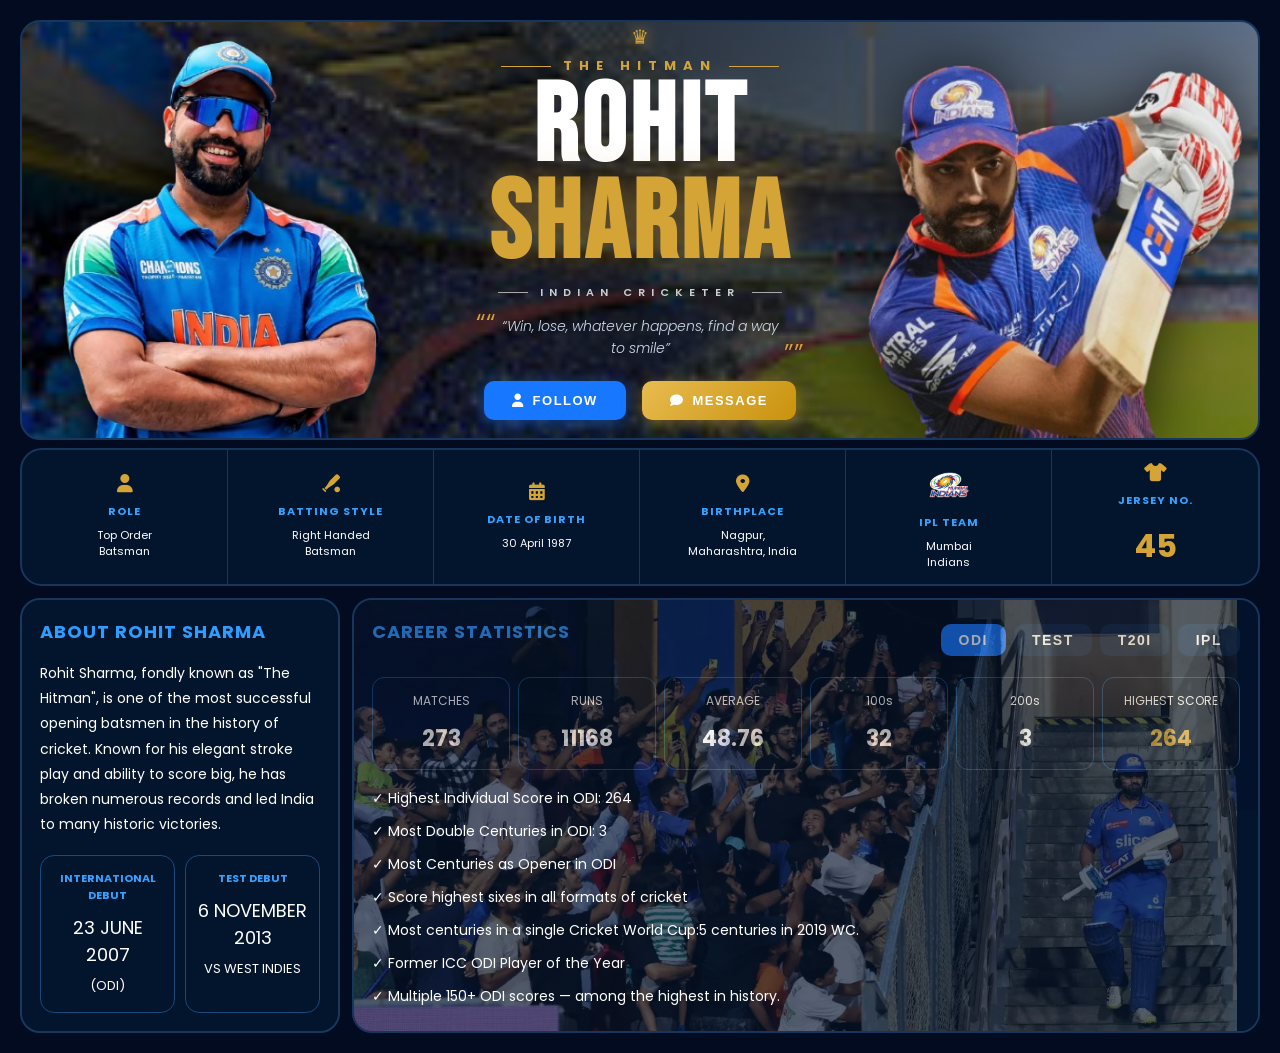
==== advanced-ro/index.html @ 99200bb8 "the half rohit" ====
<!DOCTYPE html>
<html lang="en">

<head>
  <meta charset="UTF-8">
  <meta name="viewport" content="width=device-width, initial-scale=1.0">

  <title>Rohit Sharma</title>


  <link rel="stylesheet" href="style.css">

  <link rel="stylesheet" href="https://cdnjs.cloudflare.com/ajax/libs/font-awesome/6.5.1/css/all.min.css" />


  <link href="https://fonts.googleapis.com/css2?family=Bebas+Neue&family=Poppins:wght@300;400;500;600;700&display=swap"
    rel="stylesheet">
</head>

<body>


  <div class="container">


    <section class="hero">

      <!-- left -->
      <img src="images-of-advanced/1.png" class="hero-left">

      <!--right-->
      <img src="images-of-advanced/2.png" class="hero-right">

      <!--center-->
      <div class="hero-content">

        <h3>THE HITMAN</h3>

        <h1>ROHIT <span>SHARMA</span></h1>

        <p class="subtitle">INDIAN CRICKETER</p>

        <p class="quote">
          “Win, lose, whatever happens, find a way to smile”
        </p>

        <!-- BUTTONS -->
        <div class="buttons">

          <button class="follow">
            <i class="fa-solid fa-user"></i>
            FOLLOW
          </button>

          <button class="message">
            <i class="fa-solid fa-comment"></i>
            MESSAGE
          </button>

        </div>

      </div>

    </section>


    <!-- INFO SECTION -->

    <section class="info-section">

      <div class="info-card">
        <i class="fa-solid fa-user"></i>

        <h3>ROLE</h3>

        <p>Top Order<br>Batsman</p>
      </div>

      <div class="info-card">
        <i class="fa-solid fa-baseball-bat-ball"></i>

        <h3>BATTING STYLE</h3>

        <p>Right Handed<br>Batsman</p>
      </div>

      <div class="info-card">
        <i class="fa-solid fa-calendar-days"></i>

        <h3>DATE OF BIRTH</h3>

        <p>30 April 1987</p>
      </div>

      <div class="info-card">
        <i class="fa-solid fa-location-dot"></i>

        <h3>BIRTHPLACE</h3>

        <p>Nagpur,<br>Maharashtra, India</p>
      </div>

      <div class="info-card">
        <img src="images-of-advanced/mi.png" class="mi-logo">

        <h3>IPL TEAM</h3>

        <p>Mumbai<br>Indians</p>
      </div>

      <div class="info-card">
        <i class="fa-solid fa-shirt"></i>

        <h3>JERSEY NO.</h3>

        <span class="jersey">45</span>
      </div>

    </section>


    <!-- ABOUT + STATS SECTION -->

    <section class="stats-wrapper">

      <!-- ABOUT SECTION -->

      <div class="about-box">

        <h2>ABOUT ROHIT SHARMA</h2>

        <p>
          Rohit Sharma, fondly known as "The Hitman",
          is one of the most successful opening batsmen
          in the history of cricket. Known for his elegant
          stroke play and ability to score big, he has
          broken numerous records and led India to many
          historic victories.
        </p>

        <div class="debut-boxes">

          <div class="debut-card">
            <h3>INTERNATIONAL DEBUT</h3>

            <span>23 JUNE 2007</span>

            <p>(ODI)</p>
          </div>

          <div class="debut-card">
            <h3>TEST DEBUT</h3>

            <span>6 NOVEMBER 2013</span>

            <p>VS WEST INDIES</p>
          </div>

        </div>

      </div>

      <!-- STATS SECTION -->

      <div class="stats-box">

        <div class="stats-top">

          <h2>CAREER STATISTICS</h2>

          <!-- BUTTONS -->

          <div class="format-buttons">

            <button class="format-btn active" onclick="changeStats(this, 'odi')">
              ODI
            </button>

            <button class="format-btn" onclick="changeStats(this, 'test')">
              TEST
            </button>

            <button class="format-btn" onclick="changeStats(this, 't20')">
              T20I
            </button>

            <button class="format-btn" onclick="changeStats(this, 'ipl')">
              IPL
            </button>

          </div>

        </div>

        <!-- STATS GRID -->

        <div class="stats-grid">

          <div class="stat-card">
            <h3>MATCHES</h3>
            <span id="matches">273</span>
          </div>

          <div class="stat-card">
            <h3>RUNS</h3>
            <span id="runs">11168</span>
          </div>

          <div class="stat-card">
            <h3>AVERAGE</h3>
            <span id="average">48.76</span>
          </div>

          <div class="stat-card">
            <h3>100s</h3>
            <span id="hundreds">32</span>
          </div>

          <div class="stat-card">
            <h3>200s</h3>
            <span id="doubleHundreds">3</span>
          </div>

          <div class="stat-card">
            <h3>HIGHEST SCORE</h3>

            <span class="highlight" id="highest">
              264
            </span>
          </div>

        </div>

        <!-- RECORDS -->

        <div class="records">

          <p id="record1">
            ✓ Highest Individual Score in ODI: 264
          </p>

          <p id="record2">
            ✓ Most Double Centuries in ODI: 3
          </p>

          <p id="record3">
            ✓ Most Centuries as Opener in ODI
          </p>

          <p id="record4">
            ✓ Score highest sixes in all formats of cricket
          </p>

           <p id="record5">
            ✓ Most centuries in a single Cricket World Cup:5 centuries in 2019 WC.
          </p>


          <p id="record6">
            ✓ Former ICC ODI Player of the Year
          </p>

          <p id="record7">
            ✓ Multiple 150+ ODI scores — among the highest in history.
          </p>

          <!-- ROHIT IMAGE -->

          <img src="images-of-advanced/8.webp"
                class="stats-rohit">





        </div>

    </section>




  </div>

  <script src="script.js"></script>

</body>

</html>
---- advanced-ro/style.css ----
* {
    margin: 0;
    padding: 0;
    box-sizing: border-box;
}

body {
    font-family: 'Poppins', sans-serif;
    background: #020b1f;
    color: white;
    overflow-x: hidden;
    display: flex;
    align-items: center;
    justify-content: center;
    min-height: 100vh;
    padding: 20px;
}

.container {
    width: 100%;
    max-width: 1400px;
}

/* ── HERO BANNER ── */
.hero {
    position: relative;
    height: 420px;
    overflow: hidden;

    border: 2px solid #18355c;
    border-radius: 20px;

    background:
    linear-gradient(
        to right,
        rgba(0,0,0,0.55),
        rgba(0,0,0,0.75),
        rgba(0,0,0,0.45)
    ),
    url("images-of-advanced/stad.jpg");

    background-size: cover;

    background-position: center;

    background-repeat: no-repeat;
}

/* ── LEFT PLAYER IMAGE ── */
.hero-left {
    position: absolute;
    left: 0px;
    bottom: -120px;
    width: 380px;
    z-index: 2;
    filter: drop-shadow(0 0 30px rgba(0, 0, 0, 0.8));
}

/* ── RIGHT PLAYER IMAGE ── */
.hero-right {
    position: absolute;
    right: -150px;
    bottom: 0;
    width: 700px;
    z-index: 1;
    opacity: 0.95;
    filter: drop-shadow(0 0 30px rgba(0, 0, 0, 0.7));
}

/* ── CENTRE CONTENT ── */
.hero-content {
    position: relative;
    z-index: 5;
    text-align: center;
    display: flex;
    flex-direction: column;
    align-items: center;
    gap: 0;
}

/* Crown icon above THE HITMAN */
.hero-content::before {
    content: '♛';
    display: block;
    font-size: 20px;
    color: #d4a437;
    margin-bottom: 4px;
    filter: drop-shadow(0 0 8px #d4a437);
}

/* THE HITMAN with lines */
.hero-content h3 {
    color: #d4a437;
    font-size: 13px;
    letter-spacing: 7px;
    font-weight: 700;
    display: flex;
    align-items: center;
    gap: 12px;
    margin-bottom: 4px;
}

.hero-content h3::before,
.hero-content h3::after {
    content: '';
    display: block;
    width: 50px;
    height: 1px;
    background: #d4a437;
}

/* ROHIT SHARMA big text */
.hero-content h1 {
    font-size: 110px;
    line-height: 0.88;
    font-family: 'Bebas Neue', sans-serif;
    letter-spacing: 4px;
    text-transform: uppercase;
    color: #ffffff;
    text-shadow: 0 2px 30px rgba(255,255,255,0.1);
}

.hero-content h1 span {
    display: block;
    color: #d4a437;
    text-shadow: 0 0 30px rgba(212, 164, 55, 0.5);
}

/* INDIAN CRICKETER with lines */
.subtitle {
    margin-top: 10px;
    font-size: 11px;
    letter-spacing: 6px;
    color: #cccccc;
    font-weight: 600;
    display: flex;
    align-items: center;
    gap: 12px;
}

.subtitle::before,
.subtitle::after {
    content: '';
    display: block;
    width: 30px;
    height: 1px;
    background: #aaaaaa;
}

/* Quote */
.quote {
    margin-top: 14px;
    font-size: 14px;
    font-weight: 300;
    font-style: italic;
    color: #d0d8e8;
    max-width: 320px;
    line-height: 1.6;
    position: relative;
    padding: 0 20px;
}

.quote::before {
    content: '\201C\201C';
    position: absolute;
    left: -4px;
    top: -4px;
    font-size: 28px;
    color: #d4a437;
    font-style: normal;
    line-height: 1;
}

.quote::after {
    content: '\201D\201D';
    position: absolute;
    right: -4px;
    bottom: -10px;
    font-size: 28px;
    color: #d4a437;
    font-style: normal;
    line-height: 1;
}

/* ── BUTTONS ── */
.buttons {
    margin-top: 22px;
    display: flex;
    justify-content: center;
    gap: 16px;
}

button {
    border: none;
    padding: 12px 28px;
    border-radius: 10px;
    font-size: 13px;
    font-weight: 700;
    letter-spacing: 1.5px;
    cursor: pointer;
    transition: transform 0.25s, box-shadow 0.25s;
    display: flex;
    align-items: center;
    gap: 8px;
}

.follow {
    background: #1877ff;
    color: white;
    box-shadow: 0 4px 18px rgba(24, 119, 255, 0.5);
}

.message {
    background: linear-gradient(135deg, #e8bc50, #c9920d);
    color: white;
    box-shadow: 0 4px 18px rgba(212, 164, 55, 0.5);
}

button:hover {
    transform: translateY(-3px) scale(1.03);
    box-shadow: 0 8px 28px rgba(0,0,0,0.3);
}


/* INFO SECTION */

.info-section{
    position: relative;

    margin-top: 8px;

    display: grid;

    grid-template-columns: repeat(6,1fr);

    border: 2px solid #18355c;

    border-radius: 22px;

    overflow: hidden;

    background: #03142d;
}

/* CARD */

.info-card{
    padding: 14px 8px;

    text-align: center;

    border-right: 1px solid #18355c;

    transition: 0.3s;

    min-height: 130px;

    display: flex;

    flex-direction: column;

    justify-content: center;

    align-items: center;
}

.info-card:last-child{
    border-right: none;
}

/* HOVER */

.info-card:hover{
    background: #072047;
}

/* ICONS */

.info-card i{
    font-size: 18px;

    color: #d4a437;

    margin-bottom: 10px;
}

/* HEADING */

.info-card h3{
    font-size: 11px;

    color: #35a2ff;

    margin-bottom: 8px;

    letter-spacing: 1px;
}

/* TEXT */

.info-card p{
    font-size: 11px;

    color: white;

    line-height: 1.4;
}

/* JERSEY NUMBER */

.jersey{
    font-size: 32px;

    font-weight: 700;

    color: #d4a437;

    margin-top: 5px;
}

/* MI LOGO */

.mi-logo{
    width: 42px;

    height: auto;

    object-fit: contain;

    margin-bottom: 8px;
}


/* =========================
   ABOUT + STATS SECTION
========================= */
.stats-wrapper{
    margin-top: 12px;

    display: grid;

    grid-template-columns: 320px 1fr;

    gap: 12px;

    align-items: start;
}

.stats-box{
    background: #03142d;

    border: 2px solid #18355c;

    border-radius: 20px;

    padding: 16px;

    overflow: hidden;
}

/* COMMON BOX */

.about-box,
.stats-box{
    background: #03142d;

    border: 2px solid #16385e;

    border-radius: 20px;

    padding: 18px;

    overflow: hidden;

    height:435px;
}

/* HEADINGS */

.about-box h2,
.stats-box h2{
    color: #2f9cff;

    font-size: 18px;

    margin-bottom: 16px;

    letter-spacing: 1px;
}

/* ABOUT TEXT */

.about-box p{
    color: white;

    font-size: 14px;

    line-height: 1.8;
}

/* DEBUT BOXES */

.debut-boxes{
    display: flex;

    gap: 10px;

    margin-top: 18px;
}

.debut-card{
    flex: 1;

    border: 1px solid #18497c;

    border-radius: 14px;

    padding: 14px 10px;

    text-align: center;
}

.debut-card h3{
    color: #35a2ff;

    font-size: 11px;

    margin-bottom: 10px;
}

.debut-card span{
    color: white;

    font-size: 18px;

    display: block;

    margin-bottom: 6px;
}

.debut-card p{
    font-size: 13px;
}

/* =========================
   STATS TOP
========================= */

.stats-top{
    display: flex;

    justify-content: space-between;

    align-items: center;

    margin-bottom: 16px;
}


/* BUTTONS */

.format-buttons{
    display: flex;

    gap: 8px;
}

.format-btn{
    border: none;

    background: #071f42;

    color: white;

    padding: 8px 18px;

    border-radius: 10px;

    font-size: 14px;

    cursor: pointer;

    transition: 0.3s;
}

.format-btn.active{
    background: #1877ff;
}

/* =========================
   STATS GRID
========================= */

.stats-grid{
    display: grid;

    grid-template-columns: repeat(6, 1fr);

    gap: 8px;

    margin-top: 12px;
}

/* SINGLE CARD */
.stat-card{
    border: 1px solid #18497c;

    border-radius: 12px;

    padding: 14px 6px;

    text-align: center;

    min-width: 0;
}

.stat-card h3{
    color: white;

    font-size: 12px;

    margin-bottom: 12px;

    font-weight: 400;
}

.stat-card span{
    font-size: 22px;

    font-weight: 700;
}

.highlight{
    color: #d4a437 !important;
}

/* =========================
   RECORDS
========================= */

.records{
    margin-top: 18px;
}

.records p{
    color: white;

    font-size: 14px;

    margin-bottom: 12px;

    line-height: 1.5;
}


/* STATS BOX */

.stats-box{
    position: relative;

    overflow: hidden;

    background:
    linear-gradient(
        rgba(3,20,45,0.82),
        rgba(3,20,45,0.82)
    ),
    url("images/rohit-crowd.jpg");

    background-size: cover;

    background-position: center;

    border: 2px solid #18355c;

    border-radius: 20px;

    padding: 18px;
}

/* ROHIT IMAGE */

.stats-rohit{
    position: absolute;

    right: 750px;

    left: -35px;

    bottom: -35px;

    width:900px;

    opacity: 0.35;

    height: auto;


    mix-blend-mode: screen;

    pointer-events: none;
}
.stats-box::after{
    content: "";

    position: absolute;

    right: 0;

    bottom: 0;

    width: 280px;

    height: 220px;

    background:
    linear-gradient(
        to left,
        rgba(3,20,45,1),
        rgba(3,20,45,0)
    );

    z-index: 2;
}

.stats-grid,
.records,
.stats-top{
    position: relative;

    z-index: 5;
}
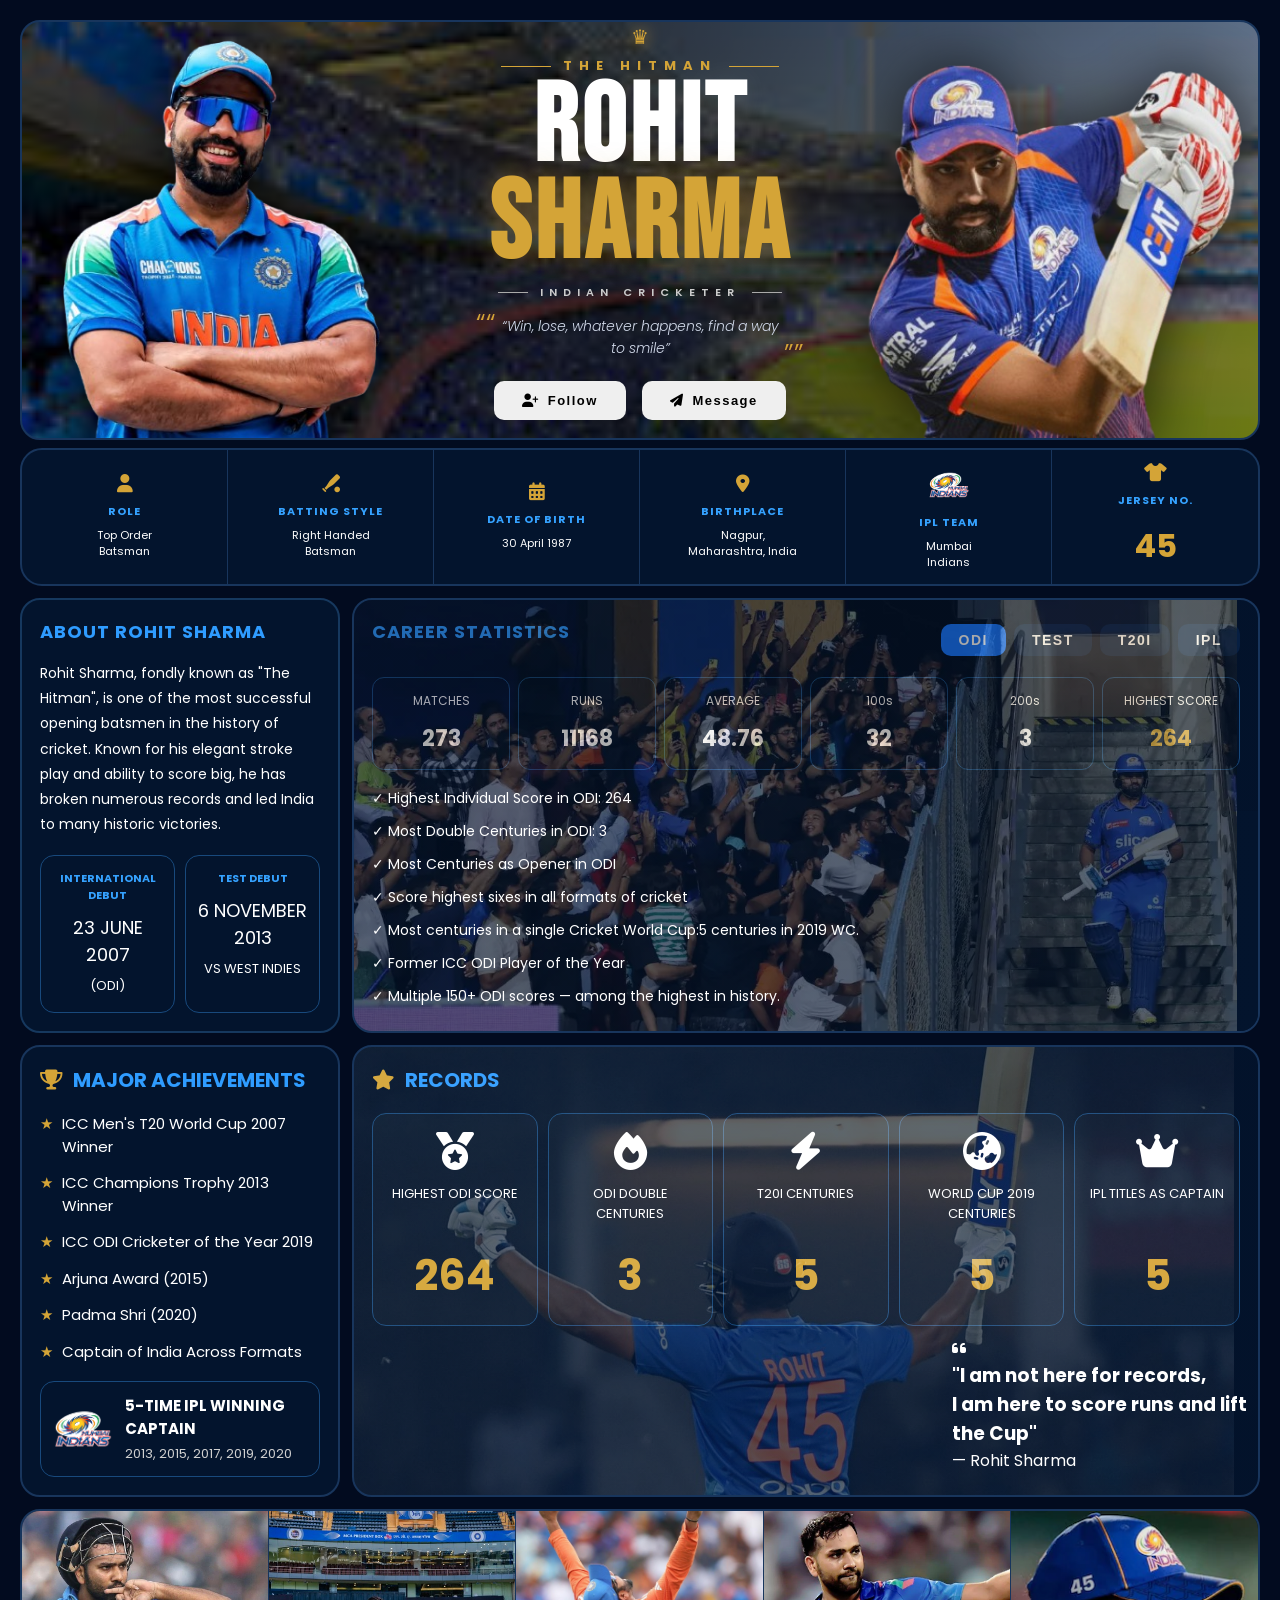
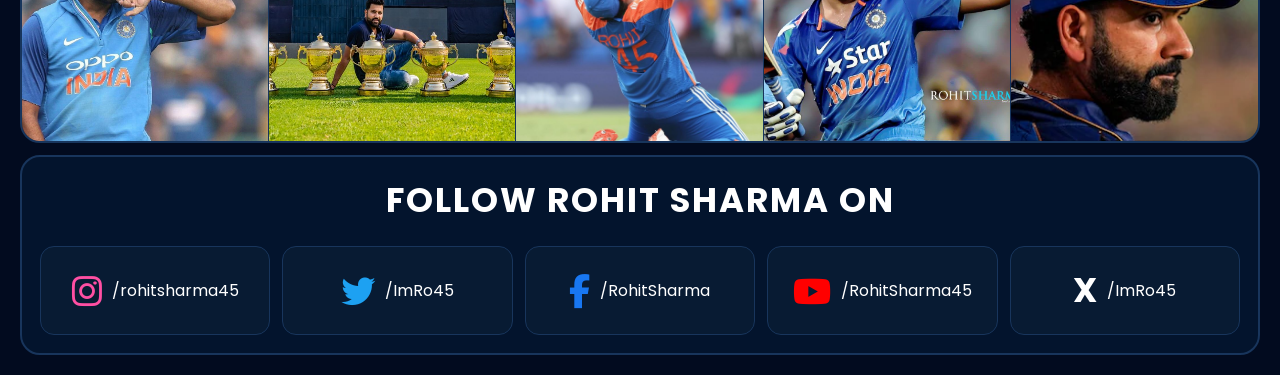
==== commit a458ea63: "Added gallery, social section and interactive buttons" ====
--- a/advanced-ro/index.html
+++ b/advanced-ro/index.html
@@ -47,16 +47,17 @@
         <!-- BUTTONS -->
         <div class="buttons">
 
-          <button class="follow">
-            <i class="fa-solid fa-user"></i>
-            FOLLOW
+          <!-- FOLLOW BUTTON -->
+
+          <button class="follow-btn">
+          <i class="fa-solid fa-user-plus"></i>
+          <span> Follow </span>
           </button>
 
-          <button class="message">
-            <i class="fa-solid fa-comment"></i>
-            MESSAGE
+          <button class="message-btn">
+          <i class="fa-solid fa-paper-plane"></i>
+          <span> Message </span>
           </button>
-
         </div>
 
       </div>
@@ -279,6 +280,236 @@
 
 
 
+    <section class="records-wrapper">
+
+      <!-- ACHIEVEMENTS -->
+
+      <div class="achievements-box">
+
+        <h2>
+            <i class="fa-solid fa-trophy"></i>
+            MAJOR ACHIEVEMENTS
+        </h2>
+
+        <ul>
+
+            <li>ICC Men's T20 World Cup 2007 Winner</li>
+
+            <li>ICC Champions Trophy 2013 Winner</li>
+
+            <li>ICC ODI Cricketer of the Year 2019</li>
+
+            <li>Arjuna Award (2015)</li>
+
+            <li>Padma Shri (2020)</li>
+
+            <li>Captain of India Across Formats</li>
+
+        </ul>
+
+        <!-- IPL CAPTAIN -->
+
+        <div class="ipl-captain">
+
+            <img src="images-of-advanced/mi.png">
+
+            <div>
+
+                <h3>5-TIME IPL WINNING CAPTAIN</h3>
+
+                <p>
+                    2013, 2015, 2017, 2019, 2020
+                </p>
+
+            </div>
+
+        </div>
+
+      </div>
+
+      <!-- RECORDS -->
+
+      <div class="records-box">
+
+        <h2>
+            <i class="fa-solid fa-star"></i>
+            RECORDS
+        </h2>
+
+        <div class="records-grid">
+
+            <!-- CARD 1 -->
+
+            <div class="record-card">
+
+                <i class="fa-solid fa-medal"></i>
+
+                <p>HIGHEST ODI SCORE</p>
+
+                <span>264</span>
+
+            </div>
+
+            <!-- CARD 2 -->
+
+            <div class="record-card">
+
+                <i class="fa-solid fa-fire"></i>
+
+                <p>ODI DOUBLE CENTURIES</p>
+
+                <span>3</span>
+
+            </div>
+
+            <!-- CARD 3 -->
+
+            <div class="record-card">
+
+                <i class="fa-solid fa-bolt"></i>
+
+                <p>T20I CENTURIES</p>
+
+                <span>5</span>
+
+            </div>
+
+            <!-- CARD 4 -->
+
+            <div class="record-card">
+
+                <i class="fa-solid fa-earth-asia"></i>
+
+                <p>WORLD CUP 2019 CENTURIES</p>
+
+                <span>5</span>
+
+            </div>
+
+            <!-- CARD 5 -->
+
+            <div class="record-card">
+
+                <i class="fa-solid fa-crown"></i>
+
+                <p>IPL TITLES AS CAPTAIN</p>
+
+                <span>5</span>
+
+            </div>
+
+            <img src="images-of-advanced/4.jpg"
+                class="stats-rohit1">
+
+        </div>
+
+        <div class="record-quote">
+
+          <i class="fa-solid fa-quote-left"></i>
+
+             <h3>
+                "I am not here for records,
+            <br>
+                I am here to score runs and lift the Cup"
+            </h3>
+
+
+
+          <span>— Rohit Sharma</span>
+
+        </div>
+
+
+
+      </div>
+
+    </section>
+
+    <section class="gallery-section">
+
+      <div class="gallery">
+
+        <img src="images-of-advanced/3.jpg" alt="Rohit Sharma">
+        <img src="images-of-advanced/6.jpg" alt="Rohit Sharma">
+        <img src="images-of-advanced/7.jpg" alt="Rohit Sharma">
+        <img src="images-of-advanced/10.jpg" alt="Rohit Sharma">
+        <img src="images-of-advanced/9.webp" alt="Rohit Sharma">
+
+      </div>
+
+    </section>
+
+    <section class="social-section">
+
+      <h2>
+        FOLLOW ROHIT SHARMA ON
+      </h2>
+
+      <div class="social-links">
+
+        <!-- Instagram -->
+
+        <a href="https://www.instagram.com/rohitsharma45/" target="_blank">
+            <i class="fa-brands fa-instagram"></i>
+            <span>
+                /rohitsharma45
+            </span>
+        </a>
+
+        <!-- Twitter -->
+
+        <a href="https://x.com/ImRo45" target="_blank">
+
+            <i class="fa-brands fa-twitter"></i>
+            <span>
+                /ImRo45
+            </span>
+        </a>
+
+        <!-- Facebook -->
+
+        <a href="https://www.facebook.com/RohitSharmaOfficial/" target="_blank">
+            <i class="fa-brands fa-facebook-f"></i>
+            <span>
+                /RohitSharma
+            </span>
+        </a>
+
+        <!-- YouTube -->
+
+        <a
+            href="https://www.youtube.com/"
+            target="_blank"
+        >
+
+            <i class="fa-brands fa-youtube"></i>
+
+            <span>
+                /RohitSharma45
+            </span>
+
+        </a>
+
+        <!-- X -->
+
+        <a
+            href="https://x.com/ImRo45"
+            target="_blank"
+        >
+
+            <span class="x-logo">
+                X
+            </span>
+
+            <span>
+                /ImRo45
+            </span>
+
+        </a>
+
+    </div>
+
+</section>
 
   </div>
 
--- a/advanced-ro/style.css
+++ b/advanced-ro/style.css
@@ -600,6 +600,8 @@
 
     pointer-events: none;
 }
+
+
 .stats-box::after{
     content: "";
 
@@ -630,3 +632,525 @@
 
     z-index: 5;
 }
+
+
+/* =========================
+   RECORDS WRAPPER
+========================= */
+
+.records-wrapper{
+    display: grid;
+
+    grid-template-columns: 320px 1fr;
+
+    gap: 12px;
+
+    margin-top: 12px;
+}
+
+/* COMMON BOX */
+
+.achievements-box,
+.records-box{
+    background: #03142d;
+
+    border: 2px solid #18355c;
+
+    border-radius: 20px;
+
+    padding: 18px;
+
+    overflow: hidden;
+}
+
+/* HEADINGS */
+
+.achievements-box h2,
+.records-box h2{
+    color: #2f9cff;
+
+    font-size: 20px;
+
+    margin-bottom: 18px;
+
+    display: flex;
+
+    align-items: center;
+
+    gap: 10px;
+}
+
+/* ICON COLOR */
+
+.achievements-box h2 i,
+.records-box h2 i{
+    color: #d4a437;
+}
+
+/* =========================
+   ACHIEVEMENTS
+========================= */
+
+.achievements-box ul{
+    list-style: none;
+
+    padding: 0;
+}
+
+.achievements-box li{
+    color: white;
+
+    font-size: 15px;
+
+    margin-bottom: 14px;
+
+    position: relative;
+
+    padding-left: 22px;
+
+    line-height: 1.5;
+}
+
+/* STAR */
+
+.achievements-box li::before{
+    content: "★";
+
+    position: absolute;
+
+    left: 0;
+
+    color: #d4a437;
+}
+
+/* IPL BOX */
+
+.ipl-captain{
+    margin-top: 18px;
+
+    border: 1px solid #18497c;
+
+    border-radius: 14px;
+
+    padding: 12px;
+
+    display: flex;
+
+    align-items: center;
+
+    gap: 12px;
+}
+
+.ipl-captain img{
+    width: 60px;
+}
+
+.ipl-captain h3{
+    color: white;
+
+    font-size: 15px;
+
+    margin-bottom: 4px;
+}
+
+.ipl-captain p{
+    color: #d0d0d0;
+
+    font-size: 13px;
+}
+
+/* =========================
+   RECORDS GRID
+========================= */
+
+.records-grid{
+    display: grid;
+
+    grid-template-columns: repeat(5,1fr);
+
+    gap: 10px;
+}
+
+/* CARD */
+
+.record-card{
+    border: 1px solid #18497c;
+
+    border-radius: 14px;
+
+    padding: 18px 10px;
+
+    text-align: center;
+
+    background: rgba(255,255,255,0.02);
+
+    transition: 0.3s;
+}
+
+/* HOVER */
+
+.record-card:hover{
+    transform: translateY(-5px);
+
+    background: rgba(215, 61, 61, 0.05);
+}
+
+/* ICON */
+
+.record-card i{
+    font-size: 38px;
+
+    color: white;
+
+    margin-bottom: 14px;
+}
+
+/* TEXT */
+
+.record-card p{
+    color: white;
+
+    font-size: 13px;
+
+    line-height: 1.5;
+
+    min-height: 60px;
+}
+
+/* VALUE */
+
+.record-card span{
+    color: #d4a437;
+
+    font-size: 42px;
+
+    font-weight: bold;
+}
+
+
+
+.stats-rohit1{
+    position: absolute;
+
+    right: 750px;
+
+    left: -20px;
+
+    bottom: -35px;
+
+    width:900px;
+
+    opacity: 0.35;
+
+    height: auto;
+
+
+    mix-blend-mode: screen;
+
+    pointer-events: none;
+}
+
+.records-box{
+    position: relative;
+
+    overflow: hidden;
+
+    background:
+    linear-gradient(
+        rgba(3,20,45,0.82),
+        rgba(3,20,45,0.82)
+    ),
+    url("images/rohit-crowd.jpg");
+
+    background-size: cover;
+
+    background-position: center;
+
+    border: 2px solid #18355c;
+
+    border-radius: 20px;
+
+    padding: 18px;
+}
+
+
+
+.quote-section{
+    margin-top: 12px;
+
+    background: #03142d;
+
+    border: 2px solid #18355c;
+
+    border-radius: 20px;
+
+    padding: 45px 30px;
+
+    text-align: center;
+
+    position: relative;
+
+    overflow: hidden;
+}
+
+/* QUOTE ICON */
+
+.quote-section i{
+    font-size: 42px;
+
+    color: #d4a437;
+
+    margin-bottom: 18px;
+}
+
+/* MAIN QUOTE */
+
+.quote-section h2{
+    font-size: 34px;
+
+    line-height: 1.5;
+
+    color: white;
+
+    font-weight: 600;
+
+    max-width: 950px;
+
+    margin: auto;
+}
+
+/* NAME */
+
+.quote-section p{
+    font-size: 34px;
+
+    line-height: 1.5;
+
+    color: white;
+
+    font-weight: 600;
+
+    max-width: 950px;
+
+    margin: auto;
+}
+
+/* LIGHT EFFECT */
+
+.quote-section::before{
+    content: "";
+
+    position: absolute;
+
+    width: 350px;
+    height: 350px;
+
+    background:
+    radial-gradient(
+        rgba(232, 218, 184, 0.15),
+        transparent 70%
+    );
+
+    top: -120px;
+    left: -120px;
+}
+
+.record-quote{
+    margin-top: -20px;
+
+    margin-bottom: -80px;
+
+    margin-left: 400px;
+
+    margin-right: 30px;
+
+    padding: 30px 70px 10px 70px;
+
+    text-align: left;
+
+    position: relative;
+
+    left: 110px;
+}
+
+/* =========================
+   GALLERY SECTION
+========================= */
+
+.gallery-section{
+
+    margin-top: 12px;
+
+    border: 2px solid #18355c;
+
+    border-radius: 20px;
+
+    overflow: hidden;
+
+    background: #03142d;
+}
+
+/* GALLERY */
+
+.gallery{
+
+    display: grid;
+
+    grid-template-columns: repeat(5,1fr);
+}
+
+/* IMAGES */
+
+.gallery img{
+
+    width: 100%;
+
+    height: 230px;
+
+    object-fit: cover;
+
+    border-right: 1px solid #18355c;
+
+    transition: 0.4s;
+
+    cursor: pointer;
+}
+
+/* REMOVE LAST BORDER */
+
+.gallery img:last-child{
+
+    border-right: none;
+}
+
+/* HOVER */
+
+.gallery img:hover{
+
+    transform: scale(1.05);
+}
+
+/* =========================
+   SOCIAL SECTION
+========================= */
+
+.social-section{
+
+    margin-top: 12px;
+
+    background: #03142d;
+
+    border: 2px solid #18355c;
+
+    border-radius: 20px;
+
+    padding: 18px;
+}
+
+/* HEADING */
+
+.social-section h2{
+
+    text-align: center;
+
+    color: white;
+
+    margin-bottom: 20px;
+
+    letter-spacing: 2px;
+
+    font-size: 34px;
+}
+
+/* SOCIAL LINKS */
+
+.social-links{
+
+    display: grid;
+
+    grid-template-columns: repeat(5,1fr);
+
+    gap: 12px;
+}
+
+/* EACH LINK */
+
+.social-links a{
+
+    display: flex;
+
+    align-items: center;
+
+    justify-content: center;
+
+    gap: 10px;
+
+    background: #081b33;
+
+    border: 1px solid #18355c;
+
+    border-radius: 14px;
+
+    padding: 18px 10px;
+
+    text-decoration: none;
+
+    color: white;
+
+    transition: 0.3s;
+}
+
+/* HOVER */
+
+.social-links a:hover{
+
+    transform: translateY(-5px);
+
+    background: #0d2747;
+}
+
+/* ICONS */
+
+.social-links i{
+
+    font-size: 34px;
+}
+
+/* INSTAGRAM */
+
+.fa-instagram{
+
+    color: #ff4fa3;
+}
+
+/* TWITTER */
+
+.fa-twitter{
+
+    color: #1da1f2;
+}
+
+/* FACEBOOK */
+
+.fa-facebook-f{
+
+    color: #1877f2;
+}
+
+/* YOUTUBE */
+
+.fa-youtube{
+
+    color: red;
+}
+
+/* X LOGO */
+
+.x-logo{
+
+    font-size: 34px;
+
+    font-weight: bold;
+}
+
+
